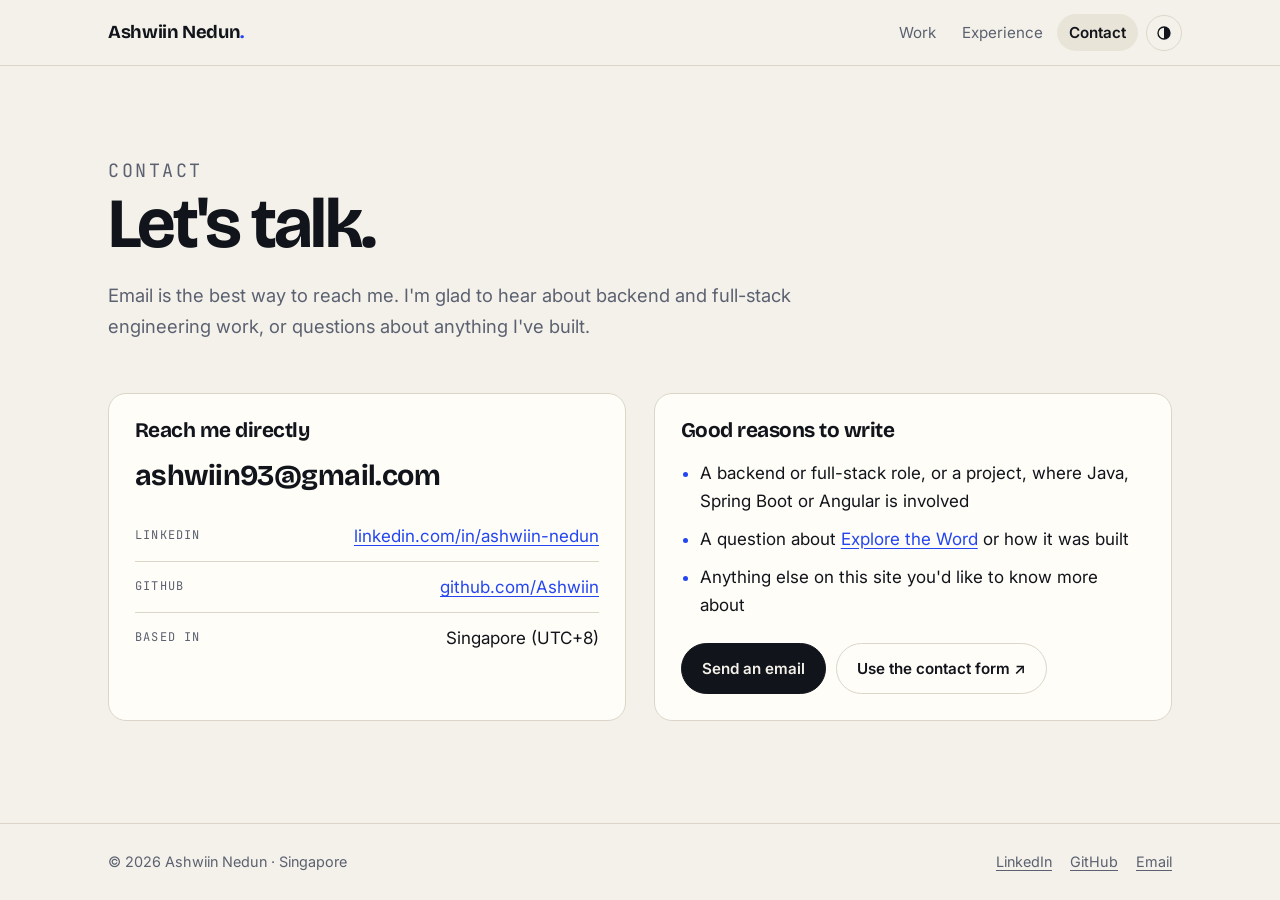
==== contact/index.html @ ef8a7597 "Portfolio site for ashwiinnedun.com" ====
<!doctype html>
<html lang="en">
<head>
  <meta charset="utf-8">
  <meta name="viewport" content="width=device-width, initial-scale=1">
  <title>Contact · Ashwiin Nedun</title>
  <meta name="description" content="Get in touch with Ashwiin Nedun by email, LinkedIn or the contact form.">
  <link rel="canonical" href="https://www.ashwiinnedun.com/contact/">
  <meta property="og:type" content="website">
  <meta property="og:site_name" content="Ashwiin Nedun">
  <meta property="og:title" content="Contact · Ashwiin Nedun">
  <meta property="og:description" content="Get in touch with Ashwiin Nedun by email, LinkedIn or the contact form.">
  <meta property="og:url" content="https://www.ashwiinnedun.com/contact/">
  <meta property="og:image" content="https://www.ashwiinnedun.com/assets/ashwiin-nedun.png">
  <meta name="theme-color" content="#f4f1ea" media="(prefers-color-scheme: light)">
  <meta name="theme-color" content="#0c0e13" media="(prefers-color-scheme: dark)">
  <link rel="icon" href="/assets/favicon.svg" type="image/svg+xml">
  <script>try{var t=localStorage.getItem('theme');if(t)document.documentElement.dataset.theme=t}catch(e){}document.documentElement.classList.add('js')</script>
  <link rel="preconnect" href="https://fonts.googleapis.com">
  <link rel="preconnect" href="https://fonts.gstatic.com" crossorigin>
  <link href="https://fonts.googleapis.com/css2?family=Bricolage+Grotesque:opsz,wght@12..96,600;12..96,700&family=Inter:wght@400;500;600&family=JetBrains+Mono:wght@400;500&display=swap" rel="stylesheet">
  <link rel="stylesheet" href="/assets/style.css">
</head>
<body>
  <a class="skip" href="#main">Skip to main content</a>
  <header class="site-header">
    <div class="wrap bar">
      <a class="brand" href="/">Ashwiin Nedun<span>.</span></a>
      <nav class="site-nav" aria-label="Primary">
        <a href="/project-page/">Work</a>
        <a href="/experiences/">Experience</a>
        <a href="/contact/" aria-current="page">Contact</a>
        <button class="theme" type="button" aria-label="Switch between light and dark theme"><svg viewBox="0 0 24 24" aria-hidden="true"><circle cx="12" cy="12" r="9" fill="none" stroke="currentColor" stroke-width="2"/><path d="M12 3a9 9 0 0 1 0 18z" fill="currentColor"/></svg></button>
      </nav>
    </div>
  </header>

  <main id="main">
    <div class="wrap">
      <div class="page-head">
        <p class="eyebrow">Contact</p>
        <h1>Let's talk.</h1>
        <p>Email is the best way to reach me. I'm glad to hear about backend and full-stack engineering work, or questions about anything I've built.</p>
      </div>

      <div class="contact-grid">
        <section class="panel">
          <h2>Reach me directly</h2>
          <a class="big-link" href="mailto:ashwiin93@gmail.com">ashwiin93@gmail.com</a>
          <dl class="details">
            <div><dt>LinkedIn</dt><dd><a href="https://www.linkedin.com/in/ashwiin-nedun/" rel="me noopener">linkedin.com/in/ashwiin-nedun</a></dd></div>
            <div><dt>GitHub</dt><dd><a href="https://github.com/Ashwiin" rel="me noopener">github.com/Ashwiin</a></dd></div>
            <div><dt>Based in</dt><dd>Singapore (UTC+8)</dd></div>
          </dl>
        </section>

        <section class="panel">
          <h2>Good reasons to write</h2>
          <ul class="reasons">
            <li>A backend or full-stack role, or a project, where Java, Spring Boot or Angular is involved</li>
            <li>A question about <a href="/explore-the-word/">Explore the Word</a> or how it was built</li>
            <li>Anything else on this site you'd like to know more about</li>
          </ul>
          <div class="btn-row">
            <a class="btn primary" href="mailto:ashwiin93@gmail.com">Send an email</a>
            <a class="btn" href="https://docs.google.com/forms/d/e/1FAIpQLScLEZBgy9WRTC2Hm-mGeFjLuAagdayRghKotAefkcJIUYonZQ/viewform" rel="noopener">Use the contact form ↗</a>
          </div>
        </section>
      </div>
    </div>
  </main>

  <footer class="site-footer">
    <div class="wrap">
      <span>© 2026 Ashwiin Nedun · Singapore</span>
      <nav aria-label="Elsewhere">
        <a href="https://www.linkedin.com/in/ashwiin-nedun/" rel="me noopener">LinkedIn</a>
        <a href="https://github.com/Ashwiin" rel="me noopener">GitHub</a>
        <a href="mailto:ashwiin93@gmail.com">Email</a>
      </nav>
    </div>
  </footer>
  <script src="/assets/site.js" defer></script>
</body>
</html>
---- assets/style.css ----
/* Tokens ------------------------------------------------------------ */

:root {
  --bg: #f4f1ea;
  --surface: #fffdf8;
  --ink: #11141a;
  --muted: #5b6170;
  --line: #dcd6c8;
  --accent: #2446f0;
  --accent-ink: #ffffff;
  --chip: #e9e4d8;
  --shadow: 0 1px 2px rgba(17, 20, 26, 0.05), 0 14px 34px rgba(17, 20, 26, 0.08);
  --etw-navy: #18233f;
  --etw-navy-2: #223158;
  --etw-gold: #dcb565;
  --radius: 18px;
  --wrap: 1120px;
  --display: "Bricolage Grotesque", "Inter", system-ui, sans-serif;
  --sans: "Inter", system-ui, -apple-system, "Segoe UI", Roboto, sans-serif;
  --mono: "JetBrains Mono", ui-monospace, SFMono-Regular, Menlo, monospace;
  color-scheme: light;
}

@media (prefers-color-scheme: dark) {
  :root:not([data-theme="light"]) {
    --bg: #0c0e13;
    --surface: #151821;
    --ink: #f1eee6;
    --muted: #a0a6b4;
    --line: #262b38;
    --accent: #8fa2ff;
    --accent-ink: #0b0e17;
    --chip: #1c202b;
    --shadow: 0 0 0 1px rgba(255, 255, 255, 0.03);
    --etw-navy: #141d35;
    color-scheme: dark;
  }
}

:root[data-theme="dark"] {
  --bg: #0c0e13;
  --surface: #151821;
  --ink: #f1eee6;
  --muted: #a0a6b4;
  --line: #262b38;
  --accent: #8fa2ff;
  --accent-ink: #0b0e17;
  --chip: #1c202b;
  --shadow: 0 0 0 1px rgba(255, 255, 255, 0.03);
  --etw-navy: #141d35;
  color-scheme: dark;
}

/* Base -------------------------------------------------------------- */

*,
*::before,
*::after {
  box-sizing: border-box;
}

html {
  -webkit-text-size-adjust: 100%;
  scroll-behavior: smooth;
  scroll-padding-top: 88px;
}

body {
  margin: 0;
  background: var(--bg);
  color: var(--ink);
  font-family: var(--sans);
  font-size: 1.0625rem;
  line-height: 1.65;
  min-height: 100vh;
  display: flex;
  flex-direction: column;
  overflow-x: clip;
}

main {
  flex: 1;
}

img,
video {
  max-width: 100%;
  height: auto;
  display: block;
}

a {
  color: var(--accent);
  text-underline-offset: 3px;
}

:focus-visible {
  outline: 2px solid var(--accent);
  outline-offset: 3px;
  border-radius: 4px;
}

h1,
h2,
h3 {
  font-family: var(--display);
  line-height: 1.08;
  margin: 0;
  letter-spacing: -0.025em;
  text-wrap: balance;
}

p {
  margin: 0 0 1em;
}

ul {
  margin: 0;
}

.wrap {
  width: 100%;
  max-width: var(--wrap);
  margin: 0 auto;
  padding: 0 28px;
}

.skip {
  position: absolute;
  left: -9999px;
}

.skip:focus {
  left: 16px;
  top: 16px;
  z-index: 20;
  background: var(--surface);
  padding: 8px 12px;
  border-radius: 8px;
}

.eyebrow {
  font-family: var(--mono);
  font-size: 0.78rem;
  letter-spacing: 0.14em;
  text-transform: uppercase;
  color: var(--accent);
  margin: 0 0 14px;
}

.muted {
  color: var(--muted);
}

/* Header ------------------------------------------------------------ */

.site-header {
  position: sticky;
  top: 0;
  z-index: 10;
  background: color-mix(in srgb, var(--bg) 86%, transparent);
  backdrop-filter: blur(12px);
  -webkit-backdrop-filter: blur(12px);
  border-bottom: 1px solid var(--line);
}

.bar {
  display: flex;
  flex-wrap: wrap;
  align-items: center;
  justify-content: space-between;
  gap: 4px 24px;
  padding-top: 14px;
  padding-bottom: 14px;
}

.brand {
  font-family: var(--display);
  font-weight: 700;
  font-size: 1.15rem;
  letter-spacing: -0.02em;
  color: var(--ink);
  text-decoration: none;
}

.brand span {
  color: var(--accent);
}

.site-nav {
  display: flex;
  align-items: center;
  gap: 2px;
  margin: 0 -10px;
}

.site-nav a {
  padding: 6px 12px;
  border-radius: 999px;
  font-size: 0.95rem;
  color: var(--muted);
  text-decoration: none;
}

.site-nav a:hover {
  color: var(--ink);
  background: var(--chip);
}

.site-nav a[aria-current="page"] {
  color: var(--ink);
  font-weight: 600;
  background: var(--chip);
}

.theme {
  display: none;
  width: 36px;
  height: 36px;
  margin-left: 6px;
  border: 1px solid var(--line);
  border-radius: 50%;
  background: transparent;
  color: var(--ink);
  cursor: pointer;
  align-items: center;
  justify-content: center;
}

.js .theme {
  display: inline-flex;
}

.theme:hover {
  border-color: var(--accent);
}

.theme svg {
  width: 16px;
  height: 16px;
}

/* Buttons and chips -------------------------------------------------- */

.btn-row {
  display: flex;
  flex-wrap: wrap;
  gap: 10px;
}

.btn {
  display: inline-flex;
  align-items: center;
  gap: 8px;
  padding: 12px 20px;
  border-radius: 999px;
  border: 1px solid var(--line);
  background: var(--surface);
  color: var(--ink);
  font-weight: 600;
  font-size: 0.95rem;
  text-decoration: none;
  transition: transform 0.15s, border-color 0.15s, background 0.15s;
}

.btn:hover {
  border-color: var(--ink);
  transform: translateY(-2px);
}

.btn.primary {
  background: var(--ink);
  border-color: var(--ink);
  color: var(--bg);
}

.btn.primary:hover {
  background: var(--accent);
  border-color: var(--accent);
  color: var(--accent-ink);
}

.btn.icon {
  padding: 12px;
}

.btn svg {
  width: 18px;
  height: 18px;
  flex: none;
}

.chips {
  display: flex;
  flex-wrap: wrap;
  gap: 8px;
  list-style: none;
  padding: 0;
  margin: 0;
}

.chips li {
  background: var(--chip);
  border-radius: 999px;
  padding: 4px 12px;
  font-size: 0.875rem;
}

/* Reveal on scroll (only when JS is on) ------------------------------- */

.js .reveal {
  opacity: 0;
  transform: translateY(18px);
  transition: opacity 0.6s ease, transform 0.6s ease;
}

.js .reveal.in {
  opacity: 1;
  transform: none;
}

/* Phone frame ---------------------------------------------------------- */

.phone {
  --w: 250px;
  width: var(--w);
  flex: none;
  padding: calc(var(--w) * 0.032);
  border-radius: calc(var(--w) * 0.17);
  background: #07080b;
  box-shadow: 0 0 0 1px rgba(255, 255, 255, 0.14), 0 30px 60px rgba(0, 0, 0, 0.35);
}

.phone img,
.phone video {
  width: 100%;
  aspect-ratio: 990 / 2152;
  object-fit: cover;
  border-radius: calc(var(--w) * 0.14);
  background: #f4f1ea;
}

/* Home: hero ----------------------------------------------------------- */

.hero {
  display: grid;
  grid-template-columns: minmax(0, 1fr) 340px;
  gap: 56px;
  align-items: center;
  padding-top: 48px;
  padding-bottom: 64px;
}

.status {
  display: inline-flex;
  align-items: center;
  gap: 10px;
  font-family: var(--mono);
  font-size: 0.78rem;
  letter-spacing: 0.06em;
  text-transform: uppercase;
  padding: 7px 14px;
  border: 1px solid var(--line);
  border-radius: 999px;
  background: var(--surface);
  margin: 0 0 22px;
}

.status .dot {
  width: 8px;
  height: 8px;
  flex: none;
  border-radius: 50%;
  background: #1fa971;
  box-shadow: 0 0 0 4px rgba(31, 169, 113, 0.2);
}

.hero h1 {
  font-size: clamp(2.6rem, 6.6vw, 4.7rem);
  font-weight: 700;
  letter-spacing: -0.045em;
  line-height: 0.98;
  margin-bottom: 22px;
}

.hero h1 em {
  font-style: normal;
  color: var(--accent);
}

.lede {
  font-size: 1.15rem;
  color: var(--muted);
  max-width: 58ch;
  margin-bottom: 32px;
}

.lede strong {
  color: var(--ink);
  font-weight: 600;
}

.intro {
  font-size: clamp(1.2rem, 2.1vw, 1.45rem);
  line-height: 1.45;
  letter-spacing: -0.01em;
  max-width: 34em;
  margin-bottom: 16px;
}

.intro-sub {
  color: var(--muted);
  max-width: 62ch;
  margin-bottom: 32px;
}

.intro strong,
.intro-sub strong {
  color: var(--ink);
  font-weight: 600;
}

.hero-art {
  position: relative;
  justify-self: center;
  width: 320px;
  max-width: 100%;
}

.ring {
  position: relative;
}

.ring::before {
  content: "";
  position: absolute;
  inset: 0;
  border: 2px solid var(--accent);
  border-radius: 50%;
  transform: translate(16px, 14px);
}

.portrait {
  position: relative;
  width: 100%;
  border-radius: 50%;
}

.float-card {
  position: absolute;
  left: -34px;
  bottom: 6px;
  display: flex;
  align-items: center;
  gap: 12px;
  padding: 10px 16px 10px 10px;
  background: var(--surface);
  border: 1px solid var(--line);
  border-radius: 16px;
  box-shadow: var(--shadow);
  color: var(--ink);
  text-decoration: none;
  line-height: 1.25;
  white-space: nowrap;
  transition: transform 0.15s, border-color 0.15s;
}

.float-card:hover {
  transform: translateY(-3px);
  border-color: var(--accent);
}

.float-card img {
  width: 44px;
  height: 44px;
  border-radius: 11px;
}

.float-card b {
  display: block;
  font-size: 0.95rem;
}

.float-card small {
  color: var(--muted);
  font-size: 0.8rem;
}

/* Home: facts strip ------------------------------------------------------ */

.facts {
  display: grid;
  grid-template-columns: repeat(4, minmax(0, 1fr));
  border-top: 1px solid var(--line);
  border-bottom: 1px solid var(--line);
  list-style: none;
  padding: 0;
  margin: 0;
}

.facts li {
  padding: 26px 24px 26px 0;
}

.facts li + li {
  padding-left: 24px;
  border-left: 1px solid var(--line);
}

.facts b {
  display: block;
  font-family: var(--display);
  font-size: clamp(1.9rem, 4vw, 2.6rem);
  font-weight: 700;
  letter-spacing: -0.04em;
  line-height: 1;
  margin-bottom: 8px;
}

.facts span {
  color: var(--muted);
  font-size: 0.92rem;
  line-height: 1.4;
  display: block;
}

/* Sections --------------------------------------------------------------- */

.section {
  padding-top: 96px;
}

.section-head {
  display: flex;
  flex-wrap: wrap;
  align-items: flex-end;
  justify-content: space-between;
  gap: 12px 24px;
  margin-bottom: 36px;
}

.section-head h2 {
  font-size: clamp(1.9rem, 4.4vw, 3rem);
  font-weight: 700;
}

.section-sub {
  color: var(--muted);
  font-size: 1.1rem;
  margin: 12px 0 0;
  max-width: 60ch;
}

.work-note {
  color: var(--muted);
  margin: 24px 0 0;
  max-width: 78ch;
}

.decision .chips {
  margin-top: 18px;
}

.decision .built {
  padding-left: 1.1em;
  margin: 16px 0 0;
  color: var(--muted);
}

.decision .built li {
  margin-bottom: 10px;
}

.decision .built li::marker {
  color: var(--accent);
}

.decision .built strong {
  color: var(--ink);
  font-weight: 600;
}

.decision .expand {
  font-family: var(--mono);
  font-size: 0.8rem;
  color: var(--ink);
  margin: -4px 0 12px;
}

.more {
  font-weight: 600;
  text-decoration: none;
  white-space: nowrap;
}

.more:hover {
  text-decoration: underline;
}

/* Explore the Word panel --------------------------------------------------- */

.feature {
  position: relative;
  display: grid;
  grid-template-columns: minmax(0, 1.1fr) minmax(0, 0.9fr);
  gap: 40px;
  padding: 60px 60px 0;
  border-radius: 32px;
  overflow: hidden;
  color: #f5f1e6;
  background:
    radial-gradient(900px 500px at 88% 0%, rgba(220, 181, 101, 0.2), transparent 60%),
    linear-gradient(160deg, var(--etw-navy-2), var(--etw-navy) 55%);
}

.feature .eyebrow {
  color: var(--etw-gold);
}

.feature-copy {
  padding-bottom: 60px;
}

.app-id {
  display: flex;
  align-items: center;
  gap: 16px;
  margin-bottom: 18px;
}

.app-id img {
  width: 64px;
  height: 64px;
  border-radius: 16px;
  box-shadow: 0 0 0 1px rgba(255, 255, 255, 0.16);
}

.feature h2,
.feature h1 {
  font-size: clamp(2rem, 4.6vw, 3.2rem);
  font-weight: 700;
  color: #fff;
}

.feature .tagline {
  font-size: 1.2rem;
  color: var(--etw-gold);
  margin: 0 0 18px;
}

.feature p {
  color: rgba(245, 241, 230, 0.82);
  max-width: 54ch;
}

.ticks {
  list-style: none;
  padding: 0;
  margin: 0 0 26px;
}

.ticks li {
  position: relative;
  padding-left: 28px;
  margin-bottom: 10px;
  color: rgba(245, 241, 230, 0.92);
}

.ticks li::before {
  content: "";
  position: absolute;
  left: 2px;
  top: 0.5em;
  width: 12px;
  height: 7px;
  border-left: 2px solid var(--etw-gold);
  border-bottom: 2px solid var(--etw-gold);
  transform: rotate(-45deg);
}

.feature .chips {
  margin-bottom: 30px;
}

.feature .chips li {
  background: rgba(255, 255, 255, 0.1);
  color: #f5f1e6;
}

.feature .btn {
  background: transparent;
  border-color: rgba(255, 255, 255, 0.28);
  color: #fff;
}

.feature .btn:hover {
  border-color: #fff;
}

.feature .btn.primary {
  background: var(--etw-gold);
  border-color: var(--etw-gold);
  color: #18233f;
}

.feature .btn.primary:hover {
  background: #fff;
  border-color: #fff;
  color: #18233f;
}

.phones {
  display: flex;
  justify-content: center;
  align-items: flex-end;
  margin-bottom: -90px;
}

.feature.tall .phones {
  align-self: start;
  margin-bottom: -150px;
}

.phones .back {
  --w: 230px;
  margin-right: -60px;
  transform: rotate(-7deg) translateY(30px);
}

.phones .front {
  --w: 285px;
  position: relative;
  z-index: 1;
  transform: rotate(3deg);
}

/* Project cards ------------------------------------------------------------- */

.cards {
  display: grid;
  grid-template-columns: repeat(3, minmax(0, 1fr));
  gap: 20px;
}

.card {
  display: flex;
  flex-direction: column;
  background: var(--surface);
  border: 1px solid var(--line);
  border-radius: var(--radius);
  overflow: hidden;
  color: var(--ink);
  text-decoration: none;
  transition: transform 0.2s, border-color 0.2s, box-shadow 0.2s;
}

.card:hover {
  transform: translateY(-4px);
  border-color: var(--accent);
  box-shadow: var(--shadow);
}

.thumb {
  aspect-ratio: 16 / 9;
  background: var(--chip);
  overflow: hidden;
}

.thumb img {
  width: 100%;
  height: 100%;
  object-fit: cover;
  transition: transform 0.4s;
}

.card:hover .thumb img {
  transform: scale(1.04);
}

.thumb.plot {
  background: linear-gradient(150deg, #0d1322, #1d2b52);
  color: #9fb1ff;
}

.thumb.plot svg {
  width: 100%;
  height: 100%;
  display: block;
}

.card-body {
  display: flex;
  flex-direction: column;
  gap: 8px;
  padding: 20px 22px 22px;
  flex: 1;
}

.card h3 {
  font-size: 1.2rem;
  font-weight: 700;
}

.card p {
  color: var(--muted);
  font-size: 0.95rem;
  margin: 0;
}

.card .tags {
  margin-top: auto;
  padding-top: 10px;
  font-family: var(--mono);
  font-size: 0.75rem;
  letter-spacing: 0.06em;
  text-transform: uppercase;
  color: var(--accent);
}

/* Timeline ------------------------------------------------------------------- */

.timeline {
  border-top: 1px solid var(--line);
}

.row {
  display: grid;
  grid-template-columns: 190px minmax(0, 1fr);
  gap: 6px 32px;
  padding: 26px 0;
  border-bottom: 1px solid var(--line);
}

.row .when {
  font-family: var(--mono);
  font-size: 0.82rem;
  color: var(--muted);
  padding-top: 5px;
  margin: 0;
}

.row h3 {
  font-size: 1.3rem;
  font-weight: 700;
}

.row .org {
  color: var(--muted);
  margin: 4px 0 0;
}

.row .sum {
  margin: 10px 0 0;
  max-width: 68ch;
}

.row ul {
  padding-left: 1.1em;
  margin-top: 12px;
  max-width: 72ch;
}

.row li {
  margin-bottom: 6px;
}

.row li::marker,
.project li::marker,
.prose li::marker {
  color: var(--accent);
}

.skill-rows {
  display: grid;
  grid-template-columns: 190px minmax(0, 1fr);
  gap: 18px 32px;
  margin: 0;
  padding: 26px 0 0;
  border-top: 1px solid var(--line);
}

.skill-rows dt {
  font-family: var(--mono);
  font-size: 0.82rem;
  color: var(--muted);
  padding-top: 5px;
}

.skill-rows dd {
  margin: 0;
}

/* Contact call to action -------------------------------------------------------- */

.cta {
  margin-top: 96px;
  margin-bottom: 96px;
  padding: 64px 56px;
  border-radius: 32px;
  background: var(--ink);
  color: var(--bg);
}

.cta h2 {
  font-size: clamp(2.2rem, 6vw, 4.2rem);
  font-weight: 700;
  letter-spacing: -0.04em;
  margin-bottom: 16px;
}

.cta p {
  max-width: 52ch;
  opacity: 0.8;
  margin-bottom: 28px;
}

.cta .btn {
  background: transparent;
  color: var(--bg);
  border-color: color-mix(in srgb, var(--bg) 35%, transparent);
}

.cta .btn:hover {
  border-color: var(--bg);
}

.cta .btn.primary {
  background: var(--accent);
  border-color: var(--accent);
  color: var(--accent-ink);
}

/* Inner pages --------------------------------------------------------------------- */

.page-head {
  padding: 72px 0 8px;
}

.page-head h1 {
  font-size: clamp(2.5rem, 7vw, 4.4rem);
  font-weight: 700;
  letter-spacing: -0.04em;
}

.page-head p {
  color: var(--muted);
  font-size: 1.15rem;
  max-width: 60ch;
  margin: 18px 0 0;
}

.sub {
  padding-top: 64px;
}

.sub > h2 {
  font-size: 1.7rem;
  font-weight: 700;
  margin-bottom: 20px;
}

.last {
  padding-bottom: 96px;
}

/* Projects page */

.project {
  display: grid;
  grid-template-columns: minmax(0, 1fr) minmax(0, 1fr);
  gap: 22px 44px;
  padding: 52px 0;
  border-bottom: 1px solid var(--line);
}

.project:last-child {
  border-bottom: 0;
}

.project header {
  grid-column: 1 / -1;
}

.project h2 {
  font-size: clamp(1.6rem, 3.4vw, 2.2rem);
  font-weight: 700;
}

.project .lede {
  font-size: 1.05rem;
  margin: 10px 0 0;
}

.project h3 {
  font-family: var(--mono);
  font-size: 0.78rem;
  font-weight: 500;
  letter-spacing: 0.12em;
  text-transform: uppercase;
  color: var(--muted);
  margin: 22px 0 10px;
}

.project .body > h3:first-child {
  margin-top: 0;
}

.project .body > ul:not(.chips) {
  padding-left: 1.1em;
}

.project .body > ul:not(.chips) li {
  margin-bottom: 6px;
}

.project.no-media .body {
  grid-column: 1 / -1;
  max-width: 72ch;
}

.project .btn-row {
  margin-bottom: 24px;
}

.video {
  position: relative;
  aspect-ratio: 16 / 9;
  background: #000;
  border-radius: var(--radius);
  overflow: hidden;
  box-shadow: var(--shadow);
}

.video iframe {
  position: absolute;
  inset: 0;
  width: 100%;
  height: 100%;
  border: 0;
}

/* Case study */

.cs-top {
  margin-top: 40px;
}

.cs-top .phones {
  margin-bottom: -70px;
}

.meta {
  display: grid;
  grid-template-columns: repeat(4, minmax(0, 1fr));
  gap: 0;
  list-style: none;
  padding: 0;
  margin: 40px 0 0;
  border-top: 1px solid var(--line);
  border-bottom: 1px solid var(--line);
}

.meta li {
  padding: 20px 20px 20px 0;
}

.meta li + li {
  padding-left: 20px;
  border-left: 1px solid var(--line);
}

.meta span {
  display: block;
  font-family: var(--mono);
  font-size: 0.75rem;
  letter-spacing: 0.1em;
  text-transform: uppercase;
  color: var(--muted);
  margin-bottom: 4px;
}

.prose {
  max-width: 70ch;
}

.prose p {
  font-size: 1.1rem;
}

.prose ul {
  padding-left: 1.1em;
}

.prose li {
  margin-bottom: 8px;
}

.split {
  display: grid;
  grid-template-columns: auto minmax(0, 1fr);
  gap: 56px;
  align-items: center;
  padding: 44px 0;
  border-top: 1px solid var(--line);
}

.split.flip {
  grid-template-columns: minmax(0, 1fr) auto;
}

.split.flip .phone {
  order: 2;
}

.split .phone {
  --w: 240px;
  box-shadow: 0 0 0 1px rgba(255, 255, 255, 0.14), var(--shadow);
}

.split h3 {
  font-size: 1.6rem;
  font-weight: 700;
  margin-bottom: 12px;
}

.split p {
  color: var(--muted);
  max-width: 56ch;
}

.split ul {
  padding-left: 1.1em;
  max-width: 56ch;
}

.split li {
  margin-bottom: 6px;
}

.split li::marker {
  color: var(--accent);
}

.decisions {
  display: grid;
  grid-template-columns: repeat(2, minmax(0, 1fr));
  gap: 20px;
}

.decision {
  background: var(--surface);
  border: 1px solid var(--line);
  border-radius: var(--radius);
  padding: 28px;
}

.decision .eyebrow {
  margin-bottom: 10px;
}

.decision h3 {
  font-size: 1.3rem;
  font-weight: 700;
  margin-bottom: 10px;
}

.decision p {
  color: var(--muted);
  margin: 0;
}

.gallery {
  display: flex;
  gap: 22px;
  overflow-x: auto;
  scroll-snap-type: x proximity;
  padding: 8px 28px 28px;
  margin: 0 -28px;
  scrollbar-width: thin;
}

.gallery figure {
  margin: 0;
  scroll-snap-align: center;
}

.gallery .phone {
  --w: 220px;
  box-shadow: 0 0 0 1px rgba(255, 255, 255, 0.14), var(--shadow);
}

.gallery figcaption {
  text-align: center;
  color: var(--muted);
  font-size: 0.875rem;
  margin-top: 12px;
}

/* Contact page */

.contact-grid {
  display: grid;
  grid-template-columns: minmax(0, 1fr) minmax(0, 1fr);
  gap: 28px;
  padding: 44px 0 96px;
  align-items: stretch;
}

.panel {
  background: var(--surface);
  border: 1px solid var(--line);
  border-radius: var(--radius);
  padding: 26px;
}

.panel h2 {
  font-size: 1.3rem;
  font-weight: 700;
  margin-bottom: 16px;
}

.big-link {
  display: block;
  font-family: var(--display);
  font-size: clamp(1.3rem, 3.2vw, 1.8rem);
  font-weight: 700;
  letter-spacing: -0.02em;
  line-height: 1.2;
  color: var(--ink);
  text-decoration: none;
  overflow-wrap: anywhere;
  margin-bottom: 18px;
}

.big-link:hover {
  color: var(--accent);
}

.reasons {
  padding-left: 1.1em;
  margin: 0 0 24px;
}

.reasons li {
  margin-bottom: 10px;
}

.reasons li::marker {
  color: var(--accent);
}

.details {
  margin: 0;
}

.details div:last-child {
  border-bottom: 0;
  padding-bottom: 0;
}

.details div {
  display: flex;
  justify-content: space-between;
  gap: 16px;
  padding: 11px 0;
  border-bottom: 1px solid var(--line);
}

.details dt {
  font-family: var(--mono);
  font-size: 0.75rem;
  letter-spacing: 0.1em;
  text-transform: uppercase;
  color: var(--muted);
  padding-top: 4px;
}

.details dd {
  margin: 0;
  text-align: right;
  overflow-wrap: anywhere;
}


/* Footer -------------------------------------------------------------------------- */

.site-footer {
  border-top: 1px solid var(--line);
  color: var(--muted);
  font-size: 0.9rem;
}

.site-footer .wrap {
  display: flex;
  flex-wrap: wrap;
  justify-content: space-between;
  gap: 8px 24px;
  padding-top: 26px;
  padding-bottom: 26px;
}

.site-footer a {
  color: var(--muted);
}

.site-footer nav {
  display: flex;
  gap: 18px;
}

.lost {
  padding: 140px 0;
  text-align: center;
}

.lost h1 {
  font-size: clamp(2.4rem, 7vw, 4rem);
  margin-bottom: 12px;
}

.lost p {
  color: var(--muted);
}

/* Responsive ---------------------------------------------------------------------- */

@media (max-width: 980px) {
  .hero {
    grid-template-columns: 1fr;
    gap: 44px;
    padding-top: 56px;
  }

  .hero-art {
    order: -1;
    justify-self: start;
    width: auto;
    display: flex;
    flex-wrap: wrap;
    align-items: center;
    gap: 20px 36px;
  }

  .ring {
    width: 170px;
  }

  .ring::before {
    transform: translate(10px, 9px);
  }

  .float-card {
    position: static;
  }

  .feature {
    grid-template-columns: 1fr;
    padding: 44px 32px 0;
    gap: 8px;
  }

  .feature-copy {
    padding-bottom: 36px;
  }

  .cards {
    grid-template-columns: repeat(2, minmax(0, 1fr));
  }

  .project,
  .contact-grid,
  .decisions {
    grid-template-columns: 1fr;
  }

  .split,
  .split.flip {
    grid-template-columns: 1fr;
    gap: 28px;
    justify-items: start;
  }

  .split.flip .phone {
    order: 0;
  }

  .facts,
  .meta {
    grid-template-columns: repeat(2, minmax(0, 1fr));
  }

  .facts li:nth-child(3),
  .meta li:nth-child(3) {
    padding-left: 0;
    border-left: 0;
  }

  .facts li:nth-child(n + 3),
  .meta li:nth-child(n + 3) {
    border-top: 1px solid var(--line);
  }

  .section {
    padding-top: 72px;
  }

  .cta {
    padding: 44px 32px;
    margin-top: 72px;
    margin-bottom: 72px;
  }
}

@media (max-width: 640px) {
  .wrap {
    padding-left: 20px;
    padding-right: 20px;
  }

  .gallery {
    padding: 8px 20px 24px;
    margin: 0 -20px;
  }

  .cards {
    grid-template-columns: 1fr;
  }

  .row,
  .skill-rows {
    grid-template-columns: 1fr;
    gap: 4px;
  }

  .skill-rows dd {
    margin-bottom: 12px;
  }

  .ring {
    width: 130px;
  }

  .feature {
    border-radius: 24px;
    padding: 36px 22px 0;
  }

  .phones .back {
    --w: 150px;
    margin-right: -40px;
  }

  .phones .front {
    --w: 190px;
  }

  .site-nav a {
    padding: 6px 9px;
    font-size: 0.9rem;
  }

  .cta {
    border-radius: 24px;
    padding: 36px 24px;
  }

  .facts li,
  .facts li + li,
  .meta li,
  .meta li + li {
    padding: 18px 12px 18px 0;
  }

  .facts li:nth-child(even),
  .meta li:nth-child(even) {
    padding-left: 16px;
  }
}

@media (prefers-reduced-motion: reduce) {
  html {
    scroll-behavior: auto;
  }

  .btn,
  .card,
  .float-card,
  .thumb img {
    transition: none;
  }

  .js .reveal {
    opacity: 1;
    transform: none;
    transition: none;
  }
}

@media print {
  .js .reveal {
    opacity: 1;
    transform: none;
  }
}
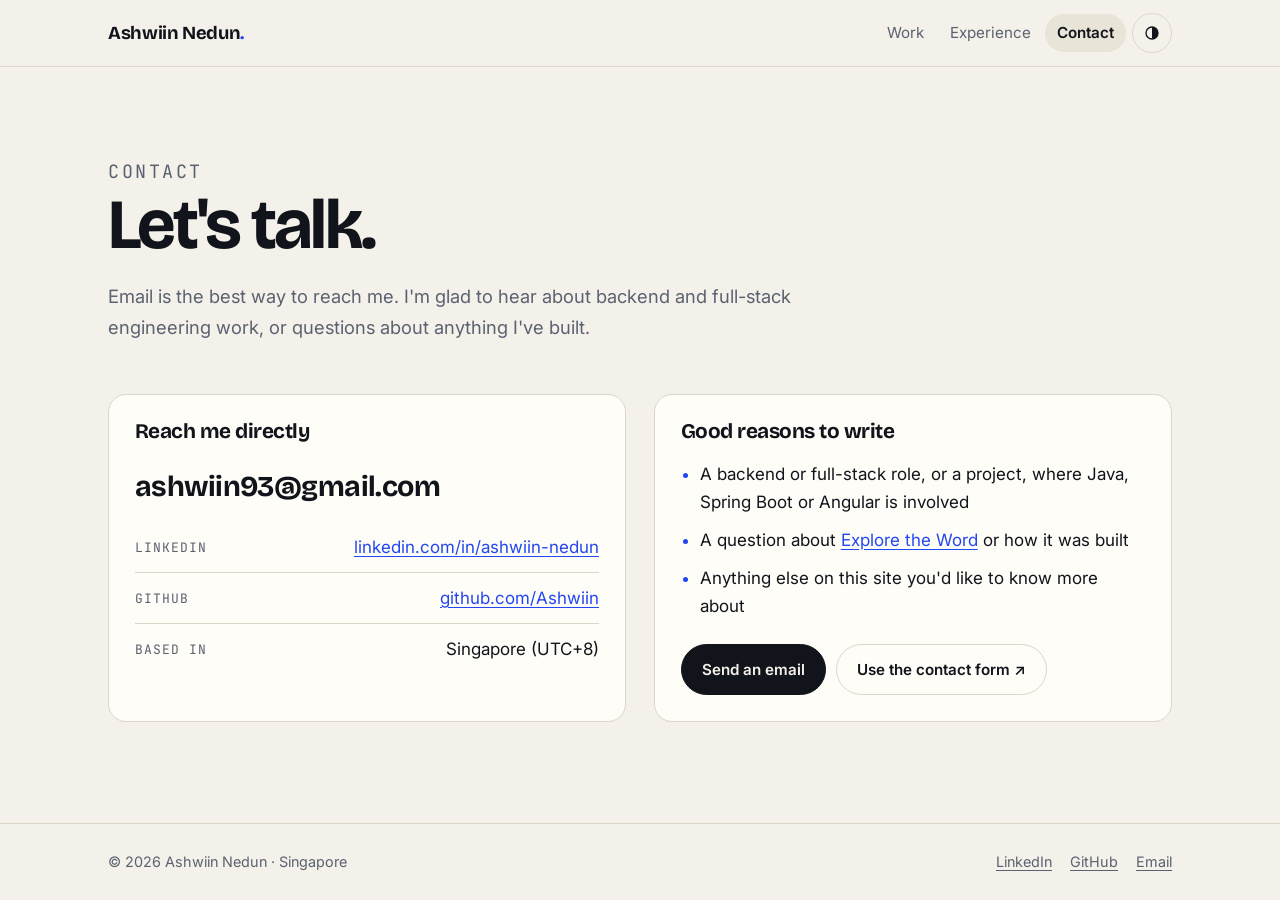
==== commit f951fac5: "Improve the phone layout and add share images On phones the page links move to a floating bar at the" ====
--- a/contact/index.html
+++ b/contact/index.html
@@ -11,10 +11,15 @@
   <meta property="og:title" content="Contact · Ashwiin Nedun">
   <meta property="og:description" content="Get in touch with Ashwiin Nedun by email, LinkedIn or the contact form.">
   <meta property="og:url" content="https://www.ashwiinnedun.com/contact/">
-  <meta property="og:image" content="https://www.ashwiinnedun.com/assets/ashwiin-nedun.png">
+  <meta property="og:image" content="https://www.ashwiinnedun.com/assets/og.jpg">
+  <meta property="og:image:width" content="1200">
+  <meta property="og:image:height" content="630">
+  <meta property="og:image:alt" content="Ashwiin Nedun, software engineer in Singapore: I build and ship software end to end.">
+  <meta name="twitter:card" content="summary_large_image">
   <meta name="theme-color" content="#f4f1ea" media="(prefers-color-scheme: light)">
   <meta name="theme-color" content="#0c0e13" media="(prefers-color-scheme: dark)">
   <link rel="icon" href="/assets/favicon.svg" type="image/svg+xml">
+  <link rel="apple-touch-icon" href="/assets/apple-touch-icon.png">
   <script>try{var t=localStorage.getItem('theme');if(t)document.documentElement.dataset.theme=t}catch(e){}document.documentElement.classList.add('js')</script>
   <link rel="preconnect" href="https://fonts.googleapis.com">
   <link rel="preconnect" href="https://fonts.gstatic.com" crossorigin>
@@ -27,11 +32,12 @@
     <div class="wrap bar">
       <a class="brand" href="/">Ashwiin Nedun<span>.</span></a>
       <nav class="site-nav" aria-label="Primary">
+        <a class="nav-home" href="/">Home</a>
         <a href="/project-page/">Work</a>
         <a href="/experiences/">Experience</a>
         <a href="/contact/" aria-current="page">Contact</a>
-        <button class="theme" type="button" aria-label="Switch between light and dark theme"><svg viewBox="0 0 24 24" aria-hidden="true"><circle cx="12" cy="12" r="9" fill="none" stroke="currentColor" stroke-width="2"/><path d="M12 3a9 9 0 0 1 0 18z" fill="currentColor"/></svg></button>
       </nav>
+      <button class="theme" type="button" aria-label="Switch between light and dark theme"><svg viewBox="0 0 24 24" aria-hidden="true"><circle cx="12" cy="12" r="9" fill="none" stroke="currentColor" stroke-width="2"/><path d="M12 3a9 9 0 0 1 0 18z" fill="currentColor"/></svg></button>
     </div>
   </header>
 
--- a/assets/style.css
+++ b/assets/style.css
@@ -61,6 +61,7 @@
 
 html {
   -webkit-text-size-adjust: 100%;
+  -webkit-tap-highlight-color: transparent;
   scroll-behavior: smooth;
   scroll-padding-top: 88px;
 }
@@ -141,7 +142,7 @@
 
 .eyebrow {
   font-family: var(--mono);
-  font-size: 0.78rem;
+  font-size: 0.8125rem;
   letter-spacing: 0.14em;
   text-transform: uppercase;
   color: var(--accent);
@@ -169,12 +170,15 @@
   flex-wrap: wrap;
   align-items: center;
   justify-content: space-between;
-  gap: 4px 24px;
-  padding-top: 14px;
-  padding-bottom: 14px;
+  gap: 4px 6px;
+  padding-top: 11px;
+  padding-bottom: 11px;
 }
 
 .brand {
+  display: inline-flex;
+  align-items: center;
+  min-height: 44px;
   font-family: var(--display);
   font-weight: 700;
   font-size: 1.15rem;
@@ -191,7 +195,11 @@
   display: flex;
   align-items: center;
   gap: 2px;
-  margin: 0 -10px;
+  margin-left: auto;
+}
+
+.site-nav .nav-home {
+  display: none;
 }
 
 .site-nav a {
@@ -215,9 +223,9 @@
 
 .theme {
   display: none;
-  width: 36px;
-  height: 36px;
-  margin-left: 6px;
+  width: 40px;
+  height: 40px;
+  flex: none;
   border: 1px solid var(--line);
   border-radius: 50%;
   background: transparent;
@@ -265,7 +273,31 @@
 
 .btn:hover {
   border-color: var(--ink);
-  transform: translateY(-2px);
+}
+
+.btn:active,
+.card:active,
+.float-card:active {
+  transform: scale(0.98);
+}
+
+@media (hover: hover) {
+  .btn:hover {
+    transform: translateY(-2px);
+  }
+
+  .card:hover {
+    transform: translateY(-4px);
+    box-shadow: var(--shadow);
+  }
+
+  .card:hover .thumb img {
+    transform: scale(1.04);
+  }
+
+  .float-card:hover {
+    transform: translateY(-3px);
+  }
 }
 
 .btn.primary {
@@ -306,15 +338,15 @@
   font-size: 0.875rem;
 }
 
-/* Reveal on scroll (only when JS is on) ------------------------------- */
-
-.js .reveal {
+/* Reveal on scroll (only once site.js is running) ---------------------- */
+
+.reveal-ready .reveal {
   opacity: 0;
   transform: translateY(18px);
   transition: opacity 0.6s ease, transform 0.6s ease;
 }
 
-.js .reveal.in {
+.reveal-ready .reveal.in {
   opacity: 1;
   transform: none;
 }
@@ -356,9 +388,10 @@
   align-items: center;
   gap: 10px;
   font-family: var(--mono);
-  font-size: 0.78rem;
+  font-size: 0.8125rem;
   letter-spacing: 0.06em;
   text-transform: uppercase;
+  text-wrap: balance;
   padding: 7px 14px;
   border: 1px solid var(--line);
   border-radius: 999px;
@@ -466,7 +499,6 @@
 }
 
 .float-card:hover {
-  transform: translateY(-3px);
   border-color: var(--accent);
 }
 
@@ -483,7 +515,7 @@
 
 .float-card small {
   color: var(--muted);
-  font-size: 0.8rem;
+  font-size: 0.8125rem;
 }
 
 /* Home: facts strip ------------------------------------------------------ */
@@ -582,12 +614,15 @@
 
 .decision .expand {
   font-family: var(--mono);
-  font-size: 0.8rem;
+  font-size: 0.8125rem;
   color: var(--ink);
   margin: -4px 0 12px;
 }
 
 .more {
+  display: inline-flex;
+  align-items: center;
+  min-height: 44px;
   font-weight: 600;
   text-decoration: none;
   white-space: nowrap;
@@ -755,9 +790,7 @@
 }
 
 .card:hover {
-  transform: translateY(-4px);
   border-color: var(--accent);
-  box-shadow: var(--shadow);
 }
 
 .thumb {
@@ -771,10 +804,6 @@
   height: 100%;
   object-fit: cover;
   transition: transform 0.4s;
-}
-
-.card:hover .thumb img {
-  transform: scale(1.04);
 }
 
 .thumb.plot {
@@ -811,8 +840,8 @@
   margin-top: auto;
   padding-top: 10px;
   font-family: var(--mono);
-  font-size: 0.75rem;
-  letter-spacing: 0.06em;
+  font-size: 0.8125rem;
+  letter-spacing: 0.05em;
   text-transform: uppercase;
   color: var(--accent);
 }
@@ -993,7 +1022,7 @@
 
 .project h3 {
   font-family: var(--mono);
-  font-size: 0.78rem;
+  font-size: 0.8125rem;
   font-weight: 500;
   letter-spacing: 0.12em;
   text-transform: uppercase;
@@ -1072,8 +1101,8 @@
 .meta span {
   display: block;
   font-family: var(--mono);
-  font-size: 0.75rem;
-  letter-spacing: 0.1em;
+  font-size: 0.8125rem;
+  letter-spacing: 0.08em;
   text-transform: uppercase;
   color: var(--muted);
   margin-bottom: 4px;
@@ -1229,7 +1258,8 @@
   color: var(--ink);
   text-decoration: none;
   overflow-wrap: anywhere;
-  margin-bottom: 18px;
+  padding: 10px 0;
+  margin-bottom: 8px;
 }
 
 .big-link:hover {
@@ -1268,8 +1298,8 @@
 
 .details dt {
   font-family: var(--mono);
-  font-size: 0.75rem;
-  letter-spacing: 0.1em;
+  font-size: 0.8125rem;
+  letter-spacing: 0.08em;
   text-transform: uppercase;
   color: var(--muted);
   padding-top: 4px;
@@ -1281,6 +1311,12 @@
   overflow-wrap: anywhere;
 }
 
+.details dd a {
+  display: inline-block;
+  padding: 11px 0;
+  margin: -11px 0;
+}
+
 
 /* Footer -------------------------------------------------------------------------- */
 
@@ -1294,18 +1330,29 @@
   display: flex;
   flex-wrap: wrap;
   justify-content: space-between;
-  gap: 8px 24px;
-  padding-top: 26px;
-  padding-bottom: 26px;
+  align-items: center;
+  gap: 0 24px;
+  padding-top: 16px;
+  padding-bottom: 16px;
+}
+
+.site-footer .wrap > span {
+  display: inline-flex;
+  align-items: center;
+  min-height: 44px;
 }
 
 .site-footer a {
+  display: inline-flex;
+  align-items: center;
+  min-height: 44px;
+  padding: 0 9px;
   color: var(--muted);
 }
 
 .site-footer nav {
   display: flex;
-  gap: 18px;
+  margin: 0 -9px;
 }
 
 .lost {
@@ -1326,9 +1373,21 @@
 
 @media (max-width: 980px) {
   .hero {
-    grid-template-columns: 1fr;
+    grid-template-columns: minmax(0, 1fr);
     gap: 44px;
     padding-top: 56px;
+  }
+
+  .theme {
+    width: 44px;
+    height: 44px;
+  }
+
+  .site-nav a {
+    display: inline-flex;
+    align-items: center;
+    min-height: 44px;
+    padding: 0 14px;
   }
 
   .hero-art {
@@ -1354,7 +1413,7 @@
   }
 
   .feature {
-    grid-template-columns: 1fr;
+    grid-template-columns: minmax(0, 1fr);
     padding: 44px 32px 0;
     gap: 8px;
   }
@@ -1370,18 +1429,16 @@
   .project,
   .contact-grid,
   .decisions {
-    grid-template-columns: 1fr;
+    grid-template-columns: minmax(0, 1fr);
   }
 
   .split,
   .split.flip {
-    grid-template-columns: 1fr;
-    gap: 28px;
-    justify-items: start;
-  }
-
-  .split.flip .phone {
-    order: 0;
+    gap: 36px;
+  }
+
+  .split .phone {
+    --w: 210px;
   }
 
   .facts,
@@ -1411,57 +1468,364 @@
   }
 }
 
+@media (max-width: 720px) {
+  .split,
+  .split.flip {
+    grid-template-columns: minmax(0, 1fr);
+    gap: 24px;
+    padding: 36px 0;
+  }
+
+  .split .phone {
+    --w: min(230px, 62vw);
+    justify-self: center;
+  }
+
+  .split.flip .phone {
+    order: 0;
+  }
+}
+
 @media (max-width: 640px) {
+  html {
+    scroll-padding-top: 16px;
+  }
+
   .wrap {
     padding-left: 20px;
     padding-right: 20px;
   }
 
+  /* Header: one row with the name and the theme switch. The page links move
+     to a floating bar at the bottom, within reach of a thumb. */
+  .site-header {
+    position: static;
+    background: var(--bg);
+    backdrop-filter: none;
+    -webkit-backdrop-filter: none;
+  }
+
+  .bar {
+    flex-wrap: nowrap;
+    padding-top: 6px;
+    padding-bottom: 6px;
+  }
+
+  .theme {
+    margin-left: auto;
+  }
+
+  .site-nav {
+    position: fixed;
+    z-index: 30;
+    left: 12px;
+    right: 12px;
+    bottom: calc(12px + env(safe-area-inset-bottom, 0px));
+    max-width: 420px;
+    margin: 0 auto;
+    padding: 5px;
+    gap: 2px;
+    border: 1px solid var(--line);
+    border-radius: 999px;
+    background: color-mix(in srgb, var(--surface) 86%, transparent);
+    backdrop-filter: blur(18px) saturate(1.5);
+    -webkit-backdrop-filter: blur(18px) saturate(1.5);
+    box-shadow: 0 1px 2px rgba(17, 20, 26, 0.08), 0 10px 30px rgba(17, 20, 26, 0.18);
+  }
+
+  .site-nav a,
+  .site-nav .nav-home {
+    display: inline-flex;
+    flex: 1 1 auto;
+    align-items: center;
+    justify-content: center;
+    min-height: 44px;
+    padding: 0 8px;
+    font-size: 0.9rem;
+    font-weight: 500;
+  }
+
+  .site-nav a:hover {
+    background: transparent;
+  }
+
+  .site-nav a[aria-current="page"] {
+    background: var(--ink);
+    color: var(--bg);
+  }
+
+  .site-footer .wrap {
+    padding-bottom: calc(84px + env(safe-area-inset-bottom, 0px));
+  }
+
+  /* Buttons fill their row and are easy to hit. */
+  .btn {
+    min-height: 48px;
+    justify-content: center;
+  }
+
+  .btn-row .btn:not(.icon) {
+    flex: 1 1 auto;
+  }
+
+  .btn.icon {
+    width: 48px;
+    padding: 0;
+  }
+
+  /* Hero: portrait and status share a row, then headline, intro and buttons
+     before the longer biography. */
+  .hero {
+    grid-template-columns: auto minmax(0, 1fr);
+    align-items: center;
+    gap: 0 14px;
+    padding-top: 22px;
+    padding-bottom: 44px;
+  }
+
+  .hero-copy {
+    display: contents;
+  }
+
+  .hero-art {
+    grid-column: 1;
+    grid-row: 1;
+    display: block;
+  }
+
+  .ring {
+    width: 68px;
+  }
+
+  .ring::before {
+    border-width: 1.5px;
+    transform: translate(5px, 4px);
+  }
+
+  .float-card {
+    display: none;
+  }
+
+  /* Beside the portrait the status reads as two plain lines: role, then place. */
+  .status {
+    grid-column: 2;
+    grid-row: 1;
+    display: grid;
+    grid-template-columns: auto minmax(0, 1fr);
+    align-items: center;
+    gap: 2px 9px;
+    margin: 0;
+    padding: 0;
+    border: 0;
+    border-radius: 0;
+    background: none;
+    font-family: var(--sans);
+    font-size: 0.98rem;
+    letter-spacing: 0;
+    text-transform: none;
+    line-height: 1.35;
+  }
+
+  .status .role {
+    grid-column: 1 / -1;
+    grid-row: 1;
+    font-weight: 600;
+  }
+
+  .status .sep {
+    display: none;
+  }
+
+  .status .dot {
+    grid-row: 2;
+    margin-left: 4px;
+  }
+
+  .status .place {
+    grid-row: 2;
+    color: var(--muted);
+  }
+
+  .hero h1,
+  .hero .intro,
+  .hero .intro-sub,
+  .hero .btn-row {
+    grid-column: 1 / -1;
+  }
+
+  .hero h1 {
+    margin-top: 22px;
+    margin-bottom: 18px;
+  }
+
+  .hero .intro {
+    font-size: 1.125rem;
+    margin-bottom: 22px;
+  }
+
+  .hero .btn-row {
+    order: 1;
+  }
+
+  .hero .btn.primary {
+    flex-basis: 100%;
+  }
+
+  .hero .intro-sub {
+    order: 2;
+    margin: 26px 0 0;
+  }
+
+  .section {
+    padding-top: 60px;
+  }
+
+  .section-head {
+    margin-bottom: 24px;
+  }
+
+  .section-sub {
+    font-size: 1.02rem;
+  }
+
+  .decision,
+  .panel {
+    padding: 22px 20px;
+  }
+
+  /* Earlier projects become compact rows. */
+  .cards {
+    grid-template-columns: minmax(0, 1fr);
+    gap: 12px;
+  }
+
+  .cards .card {
+    flex-direction: row;
+  }
+
+  .cards .thumb {
+    flex: 0 0 104px;
+    aspect-ratio: auto;
+  }
+
+  .cards .card-body {
+    gap: 4px;
+    padding: 14px 16px;
+  }
+
+  .cards .card h3 {
+    font-size: 1.05rem;
+  }
+
+  .cards .card p {
+    font-size: 0.9rem;
+    line-height: 1.5;
+    display: -webkit-box;
+    -webkit-box-orient: vertical;
+    -webkit-line-clamp: 3;
+    overflow: hidden;
+  }
+
+  .cards .card .tags {
+    padding-top: 6px;
+  }
+
+  .row,
+  .skill-rows {
+    grid-template-columns: minmax(0, 1fr);
+    gap: 4px;
+  }
+
+  .row {
+    padding: 22px 0;
+  }
+
+  /* The home page keeps the roles and dates; the detail is one tap away. */
+  .timeline.brief .sum {
+    display: none;
+  }
+
+  .skill-rows dd {
+    margin-bottom: 12px;
+  }
+
+  .feature {
+    border-radius: 24px;
+    padding: 32px 22px 0;
+  }
+
+  .feature .tagline {
+    font-size: 1.1rem;
+  }
+
+  .phones .back {
+    --w: clamp(112px, 38vw, 150px);
+    margin-right: -40px;
+  }
+
+  .phones .front {
+    --w: clamp(144px, 48vw, 190px);
+  }
+
   .gallery {
     padding: 8px 20px 24px;
     margin: 0 -20px;
-  }
-
-  .cards {
-    grid-template-columns: 1fr;
-  }
-
-  .row,
-  .skill-rows {
-    grid-template-columns: 1fr;
-    gap: 4px;
-  }
-
-  .skill-rows dd {
-    margin-bottom: 12px;
-  }
-
-  .ring {
-    width: 130px;
-  }
-
-  .feature {
-    border-radius: 24px;
-    padding: 36px 22px 0;
-  }
-
-  .phones .back {
-    --w: 150px;
-    margin-right: -40px;
-  }
-
-  .phones .front {
-    --w: 190px;
-  }
-
-  .site-nav a {
-    padding: 6px 9px;
-    font-size: 0.9rem;
+    gap: 16px;
+  }
+
+  .gallery .phone {
+    --w: 200px;
+  }
+
+  .page-head {
+    padding: 44px 0 4px;
+  }
+
+  .page-head p {
+    font-size: 1.05rem;
+  }
+
+  .sub {
+    padding-top: 48px;
+  }
+
+  .last {
+    padding-bottom: 64px;
+  }
+
+  .project {
+    padding: 40px 0;
+  }
+
+  .contact-grid {
+    gap: 16px;
+    padding: 32px 0 64px;
+  }
+
+  .details div {
+    flex-direction: column;
+    gap: 0;
+    padding: 12px 0;
+  }
+
+  .details dt {
+    padding-top: 0;
+  }
+
+  .details dd {
+    text-align: left;
+  }
+
+  .details dd a {
+    padding: 8px 0 12px;
+    margin: 0 0 -12px;
   }
 
   .cta {
     border-radius: 24px;
     padding: 36px 24px;
+    margin-top: 60px;
+    margin-bottom: 60px;
   }
 
   .facts li,
@@ -1475,6 +1839,16 @@
   .meta li:nth-child(even) {
     padding-left: 16px;
   }
+
+  .lost {
+    padding: 88px 0;
+  }
+}
+
+@media (max-width: 370px) {
+  .hero .btn-row .btn:not(.icon) {
+    flex-basis: 100%;
+  }
 }
 
 @media (prefers-reduced-motion: reduce) {
@@ -1489,7 +1863,7 @@
     transition: none;
   }
 
-  .js .reveal {
+  .reveal-ready .reveal {
     opacity: 1;
     transform: none;
     transition: none;
@@ -1497,8 +1871,13 @@
 }
 
 @media print {
-  .js .reveal {
+  .reveal-ready .reveal {
     opacity: 1;
     transform: none;
   }
-}
+
+  .site-nav,
+  .theme {
+    display: none;
+  }
+}
